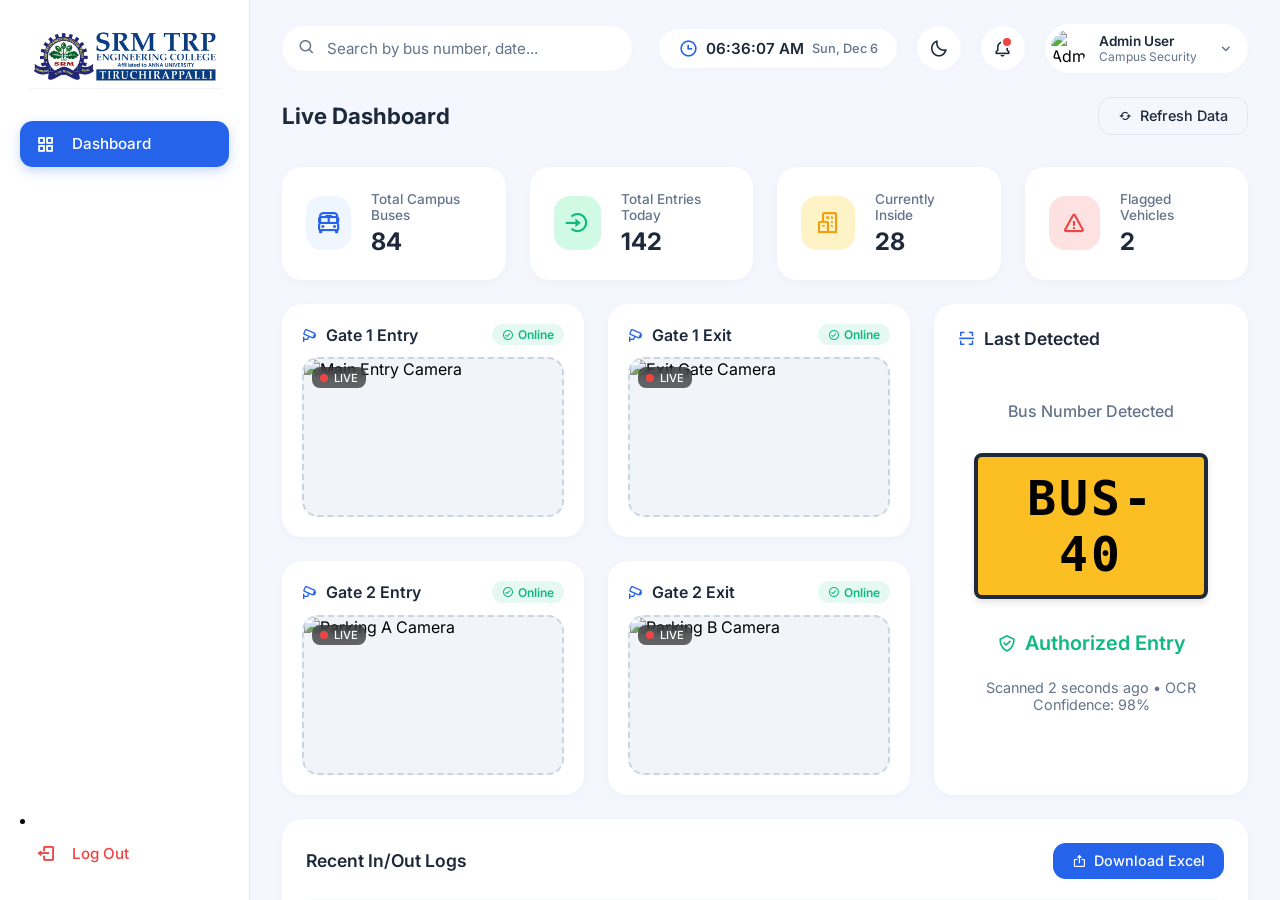
==== Bus.html @ 42f21158 "Add files via upload" ====
<!DOCTYPE html>
<html lang="en">

<head>
    <meta charset="UTF-8">
    <meta name="viewport" content="width=device-width, initial-scale=1.0">
    <title>Campus Bus Terminal Dashboard</title>
    <!-- Google Fonts -->
    <link rel="preconnect" href="https://fonts.googleapis.com">
    <link rel="preconnect" href="https://fonts.gstatic.com" crossorigin>
    <link href="https://fonts.googleapis.com/css2?family=Inter:wght@300;400;500;600;700&display=swap" rel="stylesheet">
    <!-- Boxicons -->
    <link href="https://unpkg.com/boxicons@2.1.4/css/boxicons.min.css" rel="stylesheet">
    <!-- SheetJS for Excel Download -->
    <script src="https://cdnjs.cloudflare.com/ajax/libs/xlsx/0.18.5/xlsx.full.min.js"></script>
    <link rel="stylesheet" href="style.css?v=1.1">

</head>

<body>

    <div class="app-container">
        <!-- Sidebar Navigation -->
        <aside class="sidebar">
            <div class="logo">
                <img src="logo.png" alt="SRM TRP Engineering College Logo">
            </div>

            <ul class="nav-menu">
                <li class="nav-item active">
                    <a href="#" class="nav-link">
                        <i class='bx bx-grid-alt'></i> Dashboard
                    </a>
                </li>


            </ul>

            <div class="bottom-nav">

                <li class="nav-item">
                    <a href="index.html" class="nav-link" style="color: var(--danger);">
                        <i class='bx bx-log-out'></i> Log Out
                    </a>
                </li>
            </div>
        </aside>

        <!-- Main Content Area -->
        <main class="main-content">
            <!-- Top Navigation Bar -->
            <header class="topbar">
                <div class="search-bar">
                    <i class='bx bx-search'></i>
                    <input type="text" placeholder="Search by bus number, date...">
                </div>

                <div class="topbar-right">
                    <div id="liveClock"
                        style="display: flex; align-items: center; background-color: var(--card-bg); padding: 0.6rem 1.2rem; border-radius: 2rem; box-shadow: 0 2px 10px rgba(0,0,0,0.02); font-weight: 600; font-size: 0.95rem; color: var(--text-main);">
                        <i class='bx bx-time'
                            style='color: var(--primary); font-size: 1.2rem; margin-right: 0.5rem;'></i> Loading...
                    </div>

                    <button class="icon-btn theme-toggle" title="Toggle Dark Theme" onclick="toggleTheme()">
                        <i class='bx bx-moon'></i>
                    </button>

                    <button class="icon-btn has-notification">
                        <i class='bx bx-bell'></i>
                    </button>

                    <div class="user-profile">
                        <img src="https://ui-avatars.com/api/?name=Admin+User&background=2563eb&color=fff" alt="Admin">
                        <div class="profile-info">
                            <h4>Admin User</h4>
                            <p>Campus Security</p>
                        </div>
                        <i class='bx bx-chevron-down'></i>
                    </div>
                </div>
            </header>

            <div class="dashboard-content">
                <div class="page-header">
                    <h1 class="page-title">Live Dashboard</h1>
                    <button class="btn btn-outline" onclick="refreshData()">
                        <i class='bx bx-refresh'></i> Refresh Data
                    </button>
                </div>

                <!-- Statistics Grid -->
                <div class="stats-grid">
                    <div class="stat-card">
                        <div class="stat-icon blue">
                            <i class='bx bx-bus-school'></i>
                        </div>
                        <div class="stat-details">
                            <h3>Total Campus Buses</h3>
                            <p>84</p>
                        </div>
                    </div>

                    <div class="stat-card">
                        <div class="stat-icon green">
                            <i class='bx bx-log-in-circle'></i>
                        </div>
                        <div class="stat-details">
                            <h3>Total Entries Today</h3>
                            <p id="totalEntries">142</p>
                        </div>
                    </div>

                    <div class="stat-card">
                        <div class="stat-icon orange">
                            <i class='bx bx-buildings'></i>
                        </div>
                        <div class="stat-details">
                            <h3>Currently Inside</h3>
                            <p>28</p>
                        </div>
                    </div>

                    <div class="stat-card">
                        <div class="stat-icon red">
                            <i class='bx bx-error'></i>
                        </div>
                        <div class="stat-details">
                            <h3>Flagged Vehicles</h3>
                            <p>2</p>
                        </div>
                    </div>
                </div>

                <!-- Camera and Latest Scan Area -->
                <div class="middle-grid" style="grid-template-columns: 2fr 1fr;">
                    <!-- CCTV Cameras Grid -->
                    <div style="display: grid; grid-template-columns: 1fr 1fr; gap: 1.5rem;">
                        <!-- Camera 1 -->
                        <div class="card" style="padding: 1.25rem;">
                            <div class="card-header" style="margin-bottom: 0.75rem;">
                                <h2 class="card-title" style="font-size: 1rem;"><i class='bx bx-cctv'></i> Gate 1 Entry
                                </h2>
                                <span class="status-badge"
                                    style="background: rgba(16, 185, 129, 0.1); color: var(--success); font-size: 0.75rem; padding: 0.2rem 0.6rem;">
                                    <i class='bx bx-check-circle'></i> Online
                                </span>
                            </div>
                            <div class="camera-container" style="height: 160px;">
                                <div class="live-badge"
                                    style="top: 0.5rem; left: 0.5rem; font-size: 0.7rem; padding: 0.2rem 0.5rem;">
                                    <div class="dot"></div> LIVE
                                </div>
                                <div class="camera-overlay">
                                    <img src="https://images.unsplash.com/photo-1544620347-c4fd4a3d5957?q=80&w=2069&auto=format&fit=crop"
                                        class="camera-bg" alt="Main Entry Camera">
                                </div>
                            </div>
                        </div>

                        <!-- Camera 2 -->
                        <div class="card" style="padding: 1.25rem;">
                            <div class="card-header" style="margin-bottom: 0.75rem;">
                                <h2 class="card-title" style="font-size: 1rem;"><i class='bx bx-cctv'></i> Gate 1 Exit
                                </h2>
                                <span class="status-badge"
                                    style="background: rgba(16, 185, 129, 0.1); color: var(--success); font-size: 0.75rem; padding: 0.2rem 0.6rem;">
                                    <i class='bx bx-check-circle'></i> Online
                                </span>
                            </div>
                            <div class="camera-container" style="height: 160px;">
                                <div class="live-badge"
                                    style="top: 0.5rem; left: 0.5rem; font-size: 0.7rem; padding: 0.2rem 0.5rem;">
                                    <div class="dot"></div> LIVE
                                </div>
                                <div class="camera-overlay">
                                    <img src="https://images.unsplash.com/photo-1494522855154-9297ac14b55f?q=80&w=2070&auto=format&fit=crop"
                                        class="camera-bg" alt="Exit Gate Camera">
                                </div>
                            </div>
                        </div>

                        <!-- Camera 3 -->
                        <div class="card" style="padding: 1.25rem;">
                            <div class="card-header" style="margin-bottom: 0.75rem;">
                                <h2 class="card-title" style="font-size: 1rem;"><i class='bx bx-cctv'></i> Gate 2 Entry
                                </h2>
                                <span class="status-badge"
                                    style="background: rgba(16, 185, 129, 0.1); color: var(--success); font-size: 0.75rem; padding: 0.2rem 0.6rem;">
                                    <i class='bx bx-check-circle'></i> Online
                                </span>
                            </div>
                            <div class="camera-container" style="height: 160px;">
                                <div class="live-badge"
                                    style="top: 0.5rem; left: 0.5rem; font-size: 0.7rem; padding: 0.2rem 0.5rem;">
                                    <div class="dot"></div> LIVE
                                </div>
                                <div class="camera-overlay">
                                    <img src="https://images.unsplash.com/photo-1570125909232-eb263c188f7e?q=80&w=2071&auto=format&fit=crop"
                                        class="camera-bg" alt="Parking A Camera">
                                </div>
                            </div>
                        </div>

                        <!-- Camera 4 -->
                        <div class="card" style="padding: 1.25rem;">
                            <div class="card-header" style="margin-bottom: 0.75rem;">
                                <h2 class="card-title" style="font-size: 1rem;"><i class='bx bx-cctv'></i> Gate 2 Exit
                                </h2>
                                <span class="status-badge"
                                    style="background: rgba(16, 185, 129, 0.1); color: var(--success); font-size: 0.75rem; padding: 0.2rem 0.6rem;">
                                    <i class='bx bx-check-circle'></i> Online
                                </span>
                            </div>
                            <div class="camera-container" style="height: 160px;">
                                <div class="live-badge"
                                    style="top: 0.5rem; left: 0.5rem; font-size: 0.7rem; padding: 0.2rem 0.5rem;">
                                    <div class="dot"></div> LIVE
                                </div>
                                <div class="camera-overlay">
                                    <img src="https://images.unsplash.com/photo-1543661845-81676f2f2ac6?q=80&w=1956&auto=format&fit=crop"
                                        class="camera-bg" alt="Parking B Camera">
                                </div>
                            </div>
                        </div>
                    </div>

                    <!-- Latest Detection Result -->
                    <div class="card" style="height: 100%;">
                        <div class="card-header">
                            <h2 class="card-title"><i class='bx bx-scan'></i> Last Detected</h2>
                        </div>
                        <div class="scan-details" style="justify-content: flex-start; padding-top: 2rem;">
                            <p style="color: var(--text-muted); font-weight: 500;">Bus Number Detected</p>
                            <div class="number-plate" style="font-size: 3rem; margin: 2rem 0;">
                                BUS-40
                            </div>
                            <div class="scan-status" style="font-size: 1.25rem; margin-bottom: 1rem;">
                                <i class='bx bx-check-shield'></i> Authorized Entry
                            </div>
                            <div class="scan-meta">
                                Scanned 2 seconds ago • OCR Confidence: 98%
                            </div>
                        </div>
                    </div>
                </div>

                <!-- Recent Entries Table -->
                <div class="card">
                    <div class="card-header">
                        <h2 class="card-title">Recent In/Out Logs</h2>
                        <div style="display: flex; gap: 10px;">
                            <button class="btn btn-primary" id="downloadExcelBtn">
                                <i class='bx bx-export'></i> Download Excel
                            </button>
                        </div>
                    </div>

                    <div class="table-container">
                        <table id="logsTable">
                            <thead>
                                <tr>
                                    <th>Timestamp</th>
                                    <th>Bus Number</th>
                                    <th>Direction</th>
                                    <th>Driver Name</th>
                                    <th>Status</th>
                                    <th>Action</th>
                                </tr>
                            </thead>
                            <tbody>
                                <tr>
                                    <td>Today, 08:45 AM</td>
                                    <td>
                                        <div class="bus-badge"><i class='bx bx-bus'></i> 40</div>
                                    </td>
                                    <td><span class="status-badge status-in"><i class='bx bx-down-arrow-alt'></i>
                                            IN</span></td>
                                    <td>lenin</td>
                                    <td>Verified OCR</td>
                                    <td><button class="action-btn" title="View Details"><i
                                                class='bx bx-dots-vertical-rounded'></i></button></td>
                                </tr>
                                <tr>
                                    <td>Today, 08:30 AM</td>
                                    <td>
                                        <div class="bus-badge"><i class='bx bx-bus'></i> 36</div>
                                    </td>
                                    <td><span class="status-badge status-in"><i class='bx bx-down-arrow-alt'></i>
                                            IN</span></td>
                                    <td>Jim Halpert</td>
                                    <td>Verified OCR</td>
                                    <td><button class="action-btn" title="View Details"><i
                                                class='bx bx-dots-vertical-rounded'></i></button></td>
                                </tr>
                                <tr>
                                    <td>Today, 08:15 AM</td>
                                    <td>
                                        <div class="bus-badge"><i class='bx bx-bus'></i> 74</div>
                                    </td>
                                    <td><span class="status-badge status-out"><i class='bx bx-up-arrow-alt'></i>
                                            OUT</span></td>
                                    <td>Dwight Schrute</td>
                                    <td>Verified OCR</td>
                                    <td><button class="action-btn" title="View Details"><i
                                                class='bx bx-dots-vertical-rounded'></i></button></td>
                                </tr>
                                <tr>
                                    <td>Today, 07:50 AM</td>
                                    <td>
                                        <div class="bus-badge"><i class='bx bx-bus'></i> 12</div>
                                    </td>
                                    <td><span class="status-badge status-out"><i class='bx bx-up-arrow-alt'></i>
                                            OUT</span></td>
                                    <td>Pam Beesly</td>
                                    <td>Manually Logged</td>
                                    <td><button class="action-btn" title="View Details"><i
                                                class='bx bx-dots-vertical-rounded'></i></button></td>
                                </tr>
                                <tr>
                                    <td>Today, 07:42 AM</td>
                                    <td>
                                        <div class="bus-badge"><i class='bx bx-bus'></i> 22</div>
                                    </td>
                                    <td><span class="status-badge status-in"><i class='bx bx-down-arrow-alt'></i>
                                            IN</span></td>
                                    <td>Stanley Hudson</td>
                                    <td>Verified OCR</td>
                                    <td><button class="action-btn" title="View Details"><i
                                                class='bx bx-dots-vertical-rounded'></i></button></td>
                                </tr>
                            </tbody>
                        </table>
                    </div>
                </div>
            </div>
        </main>
    </div>

    <script>
        // Live Clock
        function updateClock() {
            const now = new Date();
            const timeString = now.toLocaleTimeString([], { hour: '2-digit', minute: '2-digit', second: '2-digit' });
            const dateString = now.toLocaleDateString([], { weekday: 'short', month: 'short', day: 'numeric' });
            document.getElementById('liveClock').innerHTML = `<i class='bx bx-time' style='color: var(--primary); font-size: 1.2rem; margin-right: 0.5rem;'></i> <span>${timeString}</span> <span style='color: var(--text-muted); font-size: 0.8rem; margin-left: 0.5rem; font-weight: 500;'>${dateString}</span>`;
        }
        setInterval(updateClock, 1000);
        updateClock();

        // Simulate Camera refresh
        function refreshData() {
            const btn = document.querySelector('.btn-outline i');
            btn.classList.add('bx-spin');

            setTimeout(() => {
                btn.classList.remove('bx-spin');
                // Simulate new entry
                const tbody = document.querySelector('tbody');
                const row = document.createElement('tr');

                const currentTimes = new Date();
                const timeString = currentTimes.toLocaleTimeString([], { hour: '2-digit', minute: '2-digit' });
                const directionIn = Math.random() > 0.5;
                const badges = directionIn ? '<span class="status-badge status-in"><i class="bx bx-down-arrow-alt"></i> IN</span>' : '<span class="status-badge status-out"><i class="bx bx-up-arrow-alt"></i> OUT</span>';
                const busNums = [40, 36, 74, 12, 22, 55, 18];
                const randBus = busNums[Math.floor(Math.random() * busNums.length)];

                row.innerHTML = `
                    <td>Today, ${timeString}</td>
                    <td><div class="bus-badge"><i class='bx bx-bus'></i> ${randBus}</div></td>
                    <td>${badges}</td>
                    <td>Auto Gen User</td>
                    <td>Verified OCR</td>
                    <td><button class="action-btn" title="View Details"><i class='bx bx-dots-vertical-rounded'></i></button></td>
                `;

                // Add highlight animation
                row.style.backgroundColor = '#eff6ff';
                tbody.insertBefore(row, tbody.firstChild);

                if (tbody.children.length > 5) {
                    tbody.removeChild(tbody.lastChild);
                }

                setTimeout(() => {
                    row.style.backgroundColor = '';
                }, 1000);

                // Update number plate
                document.querySelector('.number-plate').textContent = `BUS-${randBus}`;

                // Update total
                let total = parseInt(document.getElementById('totalEntries').textContent);
                document.getElementById('totalEntries').textContent = total + 1;

            }, 800);
        }

        // Export table to Excel Feature
        document.getElementById('downloadExcelBtn').addEventListener('click', function () {
            // Get table data
            const table = document.getElementById('logsTable');

            // Create a custom array representation without the the Action column and icons
            const rows = Array.from(table.rows);
            const csvData = [];

            // Add Header
            csvData.push(['Timestamp', 'Bus Number', 'Direction', 'Driver Name', 'Status']);

            // Add Rows
            for (let i = 1; i < rows.length; i++) {
                const cells = rows[i].cells;
                csvData.push([
                    cells[0].innerText.trim(),
                    cells[1].innerText.trim(),
                    cells[2].innerText.trim().replace('IN', 'In').replace('OUT', 'Out'),
                    cells[3].innerText.trim(),
                    cells[4].innerText.trim()
                ]);
            }

            // Generate Excel
            const worksheet = XLSX.utils.aoa_to_sheet(csvData);
            const workbook = XLSX.utils.book_new();
            XLSX.utils.book_append_sheet(workbook, worksheet, "Bus Logs");

            // Download file
            XLSX.writeFile(workbook, "Campus_Bus_Logs_" + new Date().toISOString().split('T')[0] + ".xlsx");
        });



        // --- Auto Update Feature ---
        async function fetchAndUpdateLogs() {
            try {
                // Fetch the file containing the recent logs
                const response = await fetch('Recent_In_Out_Logs.csv', { cache: 'no-store' });
                if (!response.ok) return;

                const arrayBuffer = await response.arrayBuffer();
                const data = new Uint8Array(arrayBuffer);
                const workbook = XLSX.read(data, { type: 'array' });

                const firstSheetName = workbook.SheetNames[0];
                const worksheet = workbook.Sheets[firstSheetName];
                const jsonData = XLSX.utils.sheet_to_json(worksheet, { header: 1 });

                if (jsonData.length > 1) {
                    const tbody = document.querySelector('#logsTable tbody');
                    tbody.innerHTML = '';

                    for (let i = 1; i < jsonData.length; i++) {
                        const rowData = jsonData[i];
                        if (rowData.length === 0 || !rowData[0]) continue;

                        const tr = document.createElement('tr');
                        const timestamp = rowData[0] || '';
                        const busNum = rowData[1] || '';
                        const direction = rowData[2] || '';
                        const driver = rowData[3] || '';
                        const status = rowData[4] || '';

                        const isOut = direction.toString().toLowerCase().includes('out');
                        const dirBadge = isOut ?
                            `<span class="status-badge status-out"><i class='bx bx-up-arrow-alt'></i> OUT</span>` :
                            `<span class="status-badge status-in"><i class='bx bx-down-arrow-alt'></i> IN</span>`;

                        tr.innerHTML = `
                            <td>${timestamp}</td>
                            <td>
                                <div class="bus-badge"><i class='bx bx-bus'></i> ${busNum}</div>
                            </td>
                            <td>${dirBadge}</td>
                            <td>${driver}</td>
                            <td>${status}</td>
                            <td><button class="action-btn" title="View Details"><i class='bx bx-dots-vertical-rounded'></i></button></td>
                        `;
                        tbody.appendChild(tr);
                    }

                    // Update UI counters and latest scan
                    if (jsonData[1] && jsonData[1][1]) {
                        document.querySelector('.number-plate').textContent = 'BUS-' + jsonData[1][1];
                    }
                }
            } catch (error) {
                console.warn('Auto-update using fetch API failed. This is expected if running directly from the file:// protocol without a proper server due to CORS restrictions.', error);
            }
        }

        // Check for updates every 3 seconds
        setInterval(fetchAndUpdateLogs, 3000);

        // Initial fetch on load
        fetchAndUpdateLogs();

        // --- Dark Theme Toggle ---
        function toggleTheme() {
            const body = document.body;
            body.classList.toggle('dark-theme');

            const themeIcon = document.querySelector('.theme-toggle i');
            if (body.classList.contains('dark-theme')) {
                themeIcon.classList.remove('bx-moon');
                themeIcon.classList.add('bx-sun');
                localStorage.setItem('busDashboardTheme', 'dark');
            } else {
                themeIcon.classList.remove('bx-sun');
                themeIcon.classList.add('bx-moon');
                localStorage.setItem('busDashboardTheme', 'light');
            }
        }

        // Apply saved theme on load
        window.addEventListener('DOMContentLoaded', () => {
            const savedTheme = localStorage.getItem('busDashboardTheme');
            if (savedTheme === 'dark') {
                document.body.classList.add('dark-theme');
                const themeIcon = document.querySelector('.theme-toggle i');
                if (themeIcon) {
                    themeIcon.classList.remove('bx-moon');
                    themeIcon.classList.add('bx-sun');
                }
            }
        });
    </script>
</body>

</html>
---- style.css ----
:root {
            --bg-dark: #0f1c4e;
            /* Dark blue background from the edge of the image */
            --app-bg: #f4f7fe;
            /* Very light blue for the main area */
            --sidebar-bg: #ffffff;
            --card-bg: #ffffff;
            --primary: #2563eb;
            --primary-light: #eff6ff;
            --primary-hover: #1d4ed8;
            --text-main: #1e293b;
            --text-muted: #64748b;
            --success: #10b981;
            --success-bg: #d1fae5;
            --warning: #f59e0b;
            --warning-bg: #fef3c7;
            --danger: #ef4444;
            --danger-bg: #fee2e2;
            --border: #e2e8f0;
        }

        /* Dark Theme Overrides */
        body.dark-theme {
            --app-bg: #0f172a;
            --sidebar-bg: #1e293b;
            --card-bg: #1e293b;
            --primary-light: rgba(37, 99, 235, 0.2);
            --text-main: #f8fafc;
            --text-muted: #94a3b8;
            --border: #334155;
            --success-bg: rgba(16, 185, 129, 0.2);
            --warning-bg: rgba(245, 158, 11, 0.2);
            --danger-bg: rgba(239, 68, 68, 0.2);
        }

        /* Specific Element Overrides for Dark Mode */
        body.dark-theme th {
            background-color: #0f172a;
        }

        body.dark-theme tr:hover td {
            background-color: #334155;
        }

        body.dark-theme .action-btn {
            background-color: #334155;
        }

        body.dark-theme .btn-outline:hover {
            background-color: #334155;
            border-color: #475569;
        }

        body.dark-theme .camera-container {
            background-color: #0f172a;
            border-color: #334155;
        }

        * {
            margin: 0;
            padding: 0;
            box-sizing: border-box;
            font-family: 'Inter', sans-serif;
        }

        body {
            background-color: var(--app-bg);
            height: 100vh;
            display: flex;
            justify-content: center;
            align-items: center;
            overflow: hidden;
            margin: 0;
            padding: 0;
        }

        .app-container {
            background-color: var(--app-bg);
            width: 100%;
            height: 100%;
            display: flex;
            overflow: hidden;
        }

        /* Sidebar Styles */
        .sidebar {
            width: 250px;
            background-color: var(--sidebar-bg);
            padding: 1.5rem 1.25rem;
            display: flex;
            flex-direction: column;
            border-right: 1px solid var(--border);
            z-index: 10;
        }

        .logo {
            display: flex;
            align-items: center;
            justify-content: center;
            margin-bottom: 2rem;
            padding: 0 0.5rem;
        }

        .logo img {
            max-width: 100%;
            height: auto;
            max-height: 80px;
            /* Adjust based on preference */
        }

        .nav-menu {
            list-style: none;
            display: flex;
            flex-direction: column;
            gap: 0.25rem;
            flex: 1;
        }

        .nav-link {
            display: flex;
            align-items: center;
            gap: 1rem;
            padding: 0.8rem 1rem;
            color: var(--text-muted);
            text-decoration: none;
            border-radius: 0.8rem;
            font-weight: 500;
            transition: all 0.3s ease;
            font-size: 0.95rem;
        }

        .nav-link:hover {
            color: var(--primary);
            background-color: var(--primary-light);
        }

        .nav-item.active .nav-link {
            background-color: var(--primary);
            color: white;
            box-shadow: 0 4px 12px rgba(37, 99, 235, 0.25);
        }

        .nav-item.active .nav-link i {
            color: white;
        }

        .nav-link i {
            font-size: 1.25rem;
        }

        .bottom-nav {
            margin-top: auto;
            display: flex;
            flex-direction: column;
            gap: 0.25rem;
        }

        /* Main Content */
        .main-content {
            flex: 1;
            display: flex;
            flex-direction: column;
            overflow-y: auto;
            overflow-x: hidden;
            background-color: var(--app-bg);
            padding-bottom: 2rem;
        }

        /* Scrollbar styling */
        .main-content::-webkit-scrollbar {
            width: 8px;
        }

        .main-content::-webkit-scrollbar-track {
            background: transparent;
        }

        .main-content::-webkit-scrollbar-thumb {
            background-color: #cbd5e1;
            border-radius: 10px;
        }

        /* Topbar */
        .topbar {
            display: flex;
            justify-content: space-between;
            align-items: center;
            padding: 1.5rem 2rem;
            position: sticky;
            top: 0;
            background-color: var(--app-bg);
            z-index: 5;
        }

        .search-bar {
            position: relative;
            width: 350px;
        }

        .search-bar i {
            position: absolute;
            left: 1rem;
            top: 50%;
            transform: translateY(-50%);
            color: var(--text-muted);
            font-size: 1.1rem;
        }

        .search-bar input {
            width: 100%;
            padding: 0.8rem 1rem 0.8rem 2.8rem;
            border: none;
            border-radius: 2rem;
            background-color: var(--card-bg);
            font-size: 0.95rem;
            outline: none;
            color: var(--text-main);
            box-shadow: 0 2px 10px rgba(0, 0, 0, 0.02);
        }

        .search-bar input::placeholder {
            color: var(--text-muted);
            font-weight: 400;
        }

        .topbar-right {
            display: flex;
            align-items: center;
            gap: 1.25rem;
        }

        .icon-btn {
            width: 44px;
            height: 44px;
            border-radius: 50%;
            background-color: var(--card-bg);
            border: none;
            display: flex;
            justify-content: center;
            align-items: center;
            color: var(--text-main);
            font-size: 1.2rem;
            cursor: pointer;
            box-shadow: 0 2px 10px rgba(0, 0, 0, 0.02);
            transition: all 0.2s ease;
            position: relative;
        }

        .icon-btn:hover {
            background-color: var(--primary-light);
            color: var(--primary);
        }

        .icon-btn.has-notification::after {
            content: '';
            position: absolute;
            top: 10px;
            right: 12px;
            width: 8px;
            height: 8px;
            background-color: var(--danger);
            border-radius: 50%;
            border: 2px solid var(--card-bg);
        }

        .user-profile {
            display: flex;
            align-items: center;
            gap: 0.75rem;
            background-color: var(--card-bg);
            padding: 0.4rem 0.8rem 0.4rem 0.4rem;
            border-radius: 2rem;
            box-shadow: 0 2px 10px rgba(0, 0, 0, 0.02);
            cursor: pointer;
            transition: all 0.2s ease;
        }

        .user-profile:hover {
            box-shadow: 0 4px 12px rgba(0, 0, 0, 0.05);
        }

        .user-profile img {
            width: 36px;
            height: 36px;
            border-radius: 50%;
            object-fit: cover;
        }

        .profile-info {
            display: flex;
            flex-direction: column;
        }

        .profile-info h4 {
            font-size: 0.85rem;
            color: var(--text-main);
            font-weight: 600;
        }

        .profile-info p {
            font-size: 0.75rem;
            color: var(--text-muted);
        }

        .user-profile>i {
            color: var(--text-muted);
            margin-left: 0.5rem;
            font-size: 1.1rem;
        }

        /* Dashboard Content */
        .dashboard-content {
            padding: 0 2rem;
            display: flex;
            flex-direction: column;
            gap: 1.5rem;
        }

        .page-header {
            display: flex;
            justify-content: space-between;
            align-items: center;
            margin-bottom: 0.5rem;
        }

        .page-title {
            font-size: 1.4rem;
            color: var(--text-main);
            font-weight: 700;
        }

        /* Stats Grid */
        .stats-grid {
            display: grid;
            grid-template-columns: repeat(4, 1fr);
            gap: 1.5rem;
        }

        .stat-card {
            background-color: var(--card-bg);
            padding: 1.5rem;
            border-radius: 1.25rem;
            box-shadow: 0 2px 12px rgba(0, 0, 0, 0.03);
            display: flex;
            align-items: center;
            gap: 1.25rem;
            transition: transform 0.2s ease;
        }

        .stat-card:hover {
            transform: translateY(-2px);
        }

        .stat-icon {
            width: 54px;
            height: 54px;
            border-radius: 1rem;
            display: flex;
            justify-content: center;
            align-items: center;
            font-size: 1.6rem;
        }

        .stat-icon.blue {
            background-color: var(--primary-light);
            color: var(--primary);
        }

        .stat-icon.green {
            background-color: var(--success-bg);
            color: var(--success);
        }

        .stat-icon.orange {
            background-color: var(--warning-bg);
            color: var(--warning);
        }

        .stat-icon.red {
            background-color: var(--danger-bg);
            color: var(--danger);
        }

        .stat-details {
            display: flex;
            flex-direction: column;
        }

        .stat-details h3 {
            font-size: 0.85rem;
            color: var(--text-muted);
            font-weight: 500;
            margin-bottom: 0.25rem;
        }

        .stat-details p {
            font-size: 1.5rem;
            color: var(--text-main);
            font-weight: 700;
        }

        /* Middle Section: Camera & recent activity */
        .middle-grid {
            display: grid;
            grid-template-columns: 1fr 1fr;
            gap: 1.5rem;
        }

        .card {
            background-color: var(--card-bg);
            border-radius: 1.25rem;
            padding: 1.5rem;
            box-shadow: 0 2px 12px rgba(0, 0, 0, 0.03);
            display: flex;
            flex-direction: column;
        }

        .card-header {
            display: flex;
            justify-content: space-between;
            align-items: center;
            margin-bottom: 1.25rem;
        }

        .card-title {
            font-size: 1.1rem;
            color: var(--text-main);
            font-weight: 600;
            display: flex;
            align-items: center;
            gap: 0.5rem;
        }

        .card-title i {
            color: var(--primary);
        }

        /* Camera Preview Area */
        .camera-container {
            position: relative;
            width: 100%;
            height: 250px;
            background-color: #f1f5f9;
            border-radius: 1rem;
            overflow: hidden;
            display: flex;
            justify-content: center;
            align-items: center;
            border: 2px dashed #cbd5e1;
        }

        .camera-overlay {
            position: absolute;
            top: 0;
            left: 0;
            width: 100%;
            height: 100%;
            position: relative;
        }

        .scanner-line {
            position: absolute;
            top: 0;
            left: 0;
            width: 100%;
            height: 2px;
            background-color: var(--primary);
            box-shadow: 0 0 10px var(--primary);
            animation: scan 3s infinite linear;
            z-index: 10;
        }

        @keyframes scan {
            0% {
                top: 0;
                opacity: 0;
            }

            10% {
                opacity: 1;
            }

            90% {
                opacity: 1;
            }

            100% {
                top: 100%;
                opacity: 0;
            }
        }

        .camera-bg {
            width: 100%;
            height: 100%;
            object-fit: cover;
            filter: grayscale(40%) contrast(110%);
        }

        .camera-empty {
            color: var(--text-muted);
            display: flex;
            flex-direction: column;
            align-items: center;
            gap: 0.5rem;
        }

        .camera-empty i {
            font-size: 3rem;
        }

        .live-badge {
            position: absolute;
            top: 1rem;
            left: 1rem;
            background-color: rgba(0, 0, 0, 0.6);
            color: white;
            padding: 0.3rem 0.6rem;
            border-radius: 0.5rem;
            font-size: 0.75rem;
            font-weight: 500;
            display: flex;
            align-items: center;
            gap: 0.4rem;
            backdrop-filter: blur(4px);
            z-index: 5;
        }

        .live-badge .dot {
            width: 8px;
            height: 8px;
            background-color: var(--danger);
            border-radius: 50%;
            animation: pulse 1.5s infinite;
        }

        @keyframes pulse {
            0% {
                transform: scale(0.95);
                box-shadow: 0 0 0 0 rgba(239, 68, 68, 0.7);
            }

            70% {
                transform: scale(1);
                box-shadow: 0 0 0 6px rgba(239, 68, 68, 0);
            }

            100% {
                transform: scale(0.95);
                box-shadow: 0 0 0 0 rgba(239, 68, 68, 0);
            }
        }

        /* Latest Scan Details */
        .scan-details {
            display: flex;
            flex-direction: column;
            align-items: center;
            justify-content: center;
            height: 100%;
            padding: 1rem;
            text-align: center;
        }

        .number-plate {
            background-color: #fbbf24;
            color: #000;
            padding: 0.8rem 2rem;
            border-radius: 0.5rem;
            font-size: 2.5rem;
            font-weight: 800;
            border: 4px solid #1e293b;
            margin: 1rem 0;
            letter-spacing: 3px;
            font-family: monospace;
            box-shadow: 0 4px 6px rgba(0, 0, 0, 0.1);
        }

        .scan-status {
            font-size: 1.1rem;
            color: var(--success);
            font-weight: 600;
            display: flex;
            align-items: center;
            gap: 0.5rem;
        }

        .scan-meta {
            color: var(--text-muted);
            font-size: 0.9rem;
            margin-top: 0.5rem;
        }

        /* Buttons */
        .btn {
            padding: 0.6rem 1.2rem;
            border-radius: 0.8rem;
            font-weight: 500;
            font-size: 0.9rem;
            cursor: pointer;
            display: flex;
            align-items: center;
            gap: 0.5rem;
            border: none;
            transition: all 0.2s ease;
        }

        .btn-primary {
            background-color: var(--primary);
            color: white;
        }

        .btn-primary:hover {
            background-color: var(--primary-hover);
            box-shadow: 0 4px 12px rgba(37, 99, 235, 0.2);
        }

        .btn-outline {
            background-color: transparent;
            border: 1px solid var(--border);
            color: var(--text-main);
        }

        .btn-outline:hover {
            background-color: #f8fafc;
            border-color: #cbd5e1;
        }

        /* Table Styles */
        .table-container {
            width: 100%;
            overflow-x: auto;
        }

        table {
            width: 100%;
            border-collapse: separate;
            border-spacing: 0;
        }

        th,
        td {
            padding: 1rem;
            text-align: left;
            border-bottom: 1px solid var(--border);
        }

        th {
            color: var(--text-muted);
            font-weight: 500;
            font-size: 0.85rem;
            text-transform: uppercase;
            letter-spacing: 0.5px;
            background-color: #f8fafc;
        }

        th:first-child {
            border-top-left-radius: 0.5rem;
        }

        th:last-child {
            border-top-right-radius: 0.5rem;
        }

        td {
            color: var(--text-main);
            font-size: 0.95rem;
            font-weight: 500;
        }

        .bus-badge {
            display: inline-flex;
            align-items: center;
            gap: 0.5rem;
            font-weight: 600;
            color: var(--primary);
            background-color: var(--primary-light);
            padding: 0.3rem 0.6rem;
            border-radius: 0.5rem;
        }

        .bus-badge i {
            font-size: 1.1rem;
        }

        .status-badge {
            padding: 0.35rem 0.75rem;
            border-radius: 2rem;
            font-size: 0.8rem;
            font-weight: 600;
            display: inline-flex;
            align-items: center;
            gap: 0.3rem;
        }

        .status-in {
            background-color: var(--success-bg);
            color: var(--success);
        }

        .status-out {
            background-color: var(--warning-bg);
            color: var(--warning);
        }

        .action-btn {
            width: 32px;
            height: 32px;
            border-radius: 0.5rem;
            background-color: #f1f5f9;
            color: var(--text-muted);
            border: none;
            cursor: pointer;
            display: flex;
            justify-content: center;
            align-items: center;
            font-size: 1.1rem;
            transition: all 0.2s;
        }

        .action-btn:hover {
            background-color: var(--primary-light);
            color: var(--primary);
        }

        tr {
            transition: background-color 0.2s;
        }

        tr:hover td {
            background-color: #f8fafc;
        }

        tr:last-child td {
            border-bottom: none;
        }

        @media (max-width: 1024px) {
            .stats-grid {
                grid-template-columns: repeat(2, 1fr);
            }

            .middle-grid {
                grid-template-columns: 1fr;
            }
        }
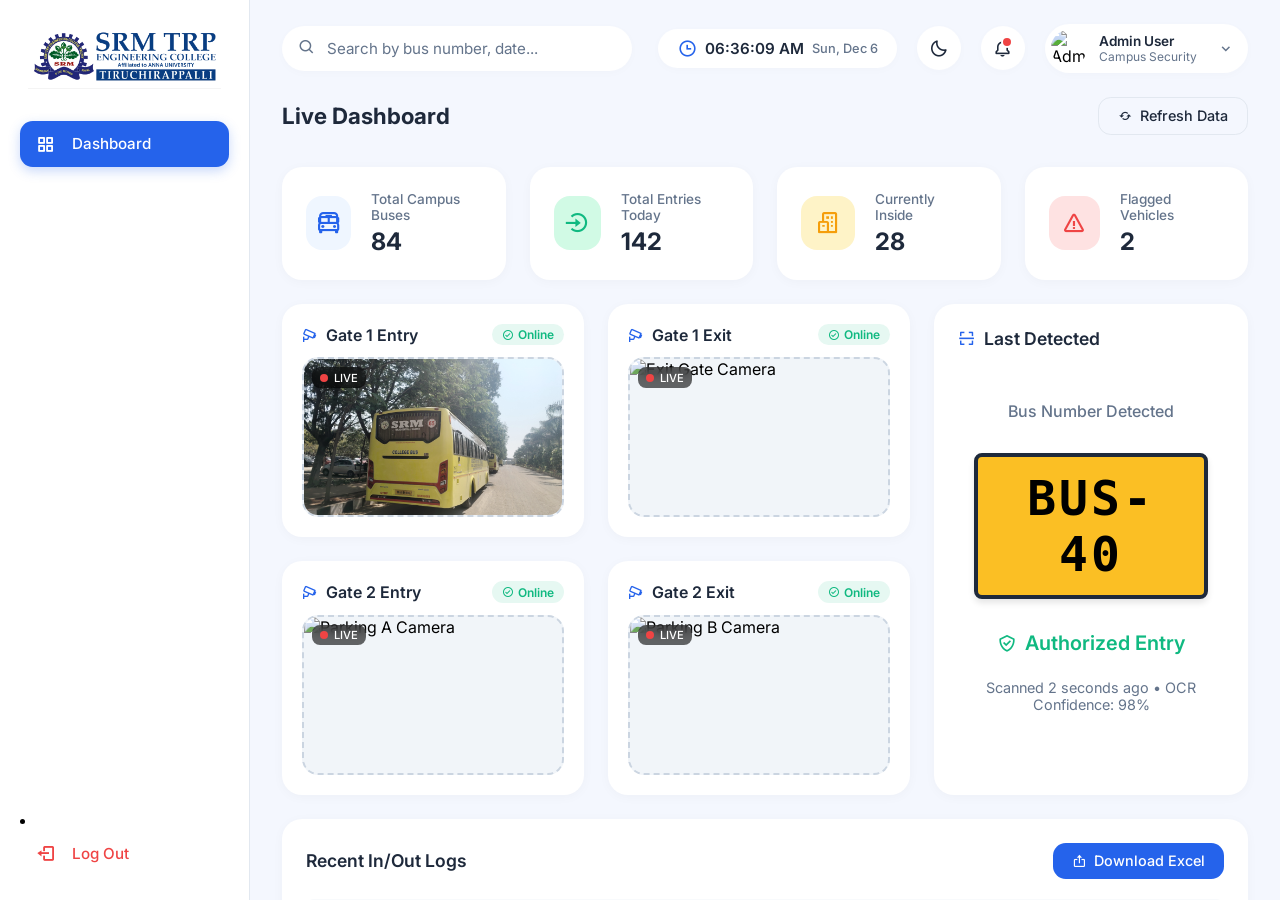
==== commit cbd0ebf6: "Add files via upload" ====
--- a/Bus.html
+++ b/Bus.html
@@ -50,6 +50,9 @@
         <main class="main-content">
             <!-- Top Navigation Bar -->
             <header class="topbar">
+                <button class="icon-btn menu-toggle" onclick="toggleSidebar()">
+                    <i class='bx bx-menu'></i>
+                </button>
                 <div class="search-bar">
                     <i class='bx bx-search'></i>
                     <input type="text" placeholder="Search by bus number, date...">
@@ -152,8 +155,7 @@
                                     <div class="dot"></div> LIVE
                                 </div>
                                 <div class="camera-overlay">
-                                    <img src="https://images.unsplash.com/photo-1544620347-c4fd4a3d5957?q=80&w=2069&auto=format&fit=crop"
-                                        class="camera-bg" alt="Main Entry Camera">
+                                    <img src="1000105212.jpg" class="camera-bg" alt="Main Entry Camera">
                                 </div>
                             </div>
                         </div>
@@ -174,8 +176,7 @@
                                     <div class="dot"></div> LIVE
                                 </div>
                                 <div class="camera-overlay">
-                                    <img src="https://images.unsplash.com/photo-1494522855154-9297ac14b55f?q=80&w=2070&auto=format&fit=crop"
-                                        class="camera-bg" alt="Exit Gate Camera">
+                                    <img src="1000105216.jpg" class="camera-bg" alt="Exit Gate Camera">
                                 </div>
                             </div>
                         </div>
@@ -196,8 +197,7 @@
                                     <div class="dot"></div> LIVE
                                 </div>
                                 <div class="camera-overlay">
-                                    <img src="https://images.unsplash.com/photo-1570125909232-eb263c188f7e?q=80&w=2071&auto=format&fit=crop"
-                                        class="camera-bg" alt="Parking A Camera">
+                                    <img src="1000105220.jpg" class="camera-bg" alt="Parking A Camera">
                                 </div>
                             </div>
                         </div>
@@ -218,15 +218,14 @@
                                     <div class="dot"></div> LIVE
                                 </div>
                                 <div class="camera-overlay">
-                                    <img src="https://images.unsplash.com/photo-1543661845-81676f2f2ac6?q=80&w=1956&auto=format&fit=crop"
-                                        class="camera-bg" alt="Parking B Camera">
+                                    <img src="1000105221.jpg" class="camera-bg" alt="Parking B Camera">
                                 </div>
                             </div>
                         </div>
                     </div>
 
                     <!-- Latest Detection Result -->
-                    <div class="card" style="height: 100%;">
+                    <div class="card hide-on-mobile" style="height: 100%;">
                         <div class="card-header">
                             <h2 class="card-title"><i class='bx bx-scan'></i> Last Detected</h2>
                         </div>
@@ -525,6 +524,30 @@
                 }
             }
         });
+
+        // --- Sidebar Toggle ---
+        function toggleSidebar() {
+            const sidebar = document.querySelector('.sidebar');
+
+            sidebar.classList.toggle('active');
+
+            // Optional: Close sidebar when clicking outside on mobile
+            if (sidebar.classList.contains('active')) {
+                const overlay = document.createElement('div');
+                overlay.classList.add('sidebar-overlay');
+                document.body.appendChild(overlay);
+
+                overlay.addEventListener('click', () => {
+                    sidebar.classList.remove('active');
+                    overlay.remove();
+                });
+            } else {
+                const existingOverlay = document.querySelector('.sidebar-overlay');
+                if (existingOverlay) {
+                    existingOverlay.remove();
+                }
+            }
+        }
     </script>
 </body>
 
--- a/style.css
+++ b/style.css
@@ -735,6 +735,13 @@
             border-bottom: none;
         }
 
+        /* Responsive Media Queries */
+
+        /* Hide menu toggle by default on desktop */
+        .menu-toggle {
+            display: none;
+        }
+
         @media (max-width: 1024px) {
             .stats-grid {
                 grid-template-columns: repeat(2, 1fr);
@@ -743,4 +750,114 @@
             .middle-grid {
                 grid-template-columns: 1fr;
             }
+        }
+
+        /* Mobile (max-width: 768px) */
+        @media (max-width: 768px) {
+            body {
+                max-width: 100vw;
+                overflow-x: hidden;
+            }
+
+            .app-container {
+                border-radius: 0;
+            }
+
+            /* Sidebar overlay */
+            .sidebar {
+                position: fixed;
+                left: -250px;
+                top: 0;
+                height: 100%;
+                transition: left 0.3s ease;
+                box-shadow: 2px 0 10px rgba(0, 0, 0, 0.1);
+            }
+
+            .sidebar.active {
+                left: 0;
+            }
+
+            .sidebar-overlay {
+                position: fixed;
+                top: 0;
+                left: 0;
+                width: 100%;
+                height: 100%;
+                background: rgba(0, 0, 0, 0.5);
+                z-index: 9;
+            }
+
+            /* Show hamburger */
+            .menu-toggle {
+                display: flex;
+                margin-right: 1rem;
+            }
+
+            .search-bar {
+                width: auto;
+                flex: 1;
+                margin-right: 0.5rem;
+            }
+
+            /* Adjust topbar for mobile */
+            .topbar {
+                padding: 1rem;
+            }
+
+            .user-profile h4,
+            .user-profile p,
+            .user-profile i {
+                display: none;
+                /* Hide text on very small screens */
+            }
+
+            .user-profile {
+                padding: 0.2rem;
+            }
+
+            .hide-on-mobile {
+                display: none !important;
+            }
+
+            /* Stats Grid to 1 column */
+            .stats-grid {
+                grid-template-columns: 1fr;
+            }
+
+            /* Cameras Grid side-scrolling horizontal tabs */
+            .middle-grid>div:first-child {
+                display: flex !important;
+                overflow-x: auto;
+                scroll-snap-type: x mandatory;
+                padding-bottom: 1rem;
+                -webkit-overflow-scrolling: touch;
+            }
+
+            .middle-grid>div:first-child::-webkit-scrollbar {
+                height: 4px;
+            }
+
+            .middle-grid>div:first-child::-webkit-scrollbar-thumb {
+                background: #cbd5e1;
+                border-radius: 4px;
+            }
+
+            body.dark-theme .middle-grid>div:first-child::-webkit-scrollbar-thumb {
+                background: #475569;
+            }
+
+            .middle-grid>div:first-child>.card {
+                flex: 0 0 85%;
+                scroll-snap-align: center;
+            }
+
+            /* Table container scrolling */
+            .data-table-container {
+                overflow-x: auto;
+            }
+
+            /* Ensure table doesn't break */
+            .data-table {
+                min-width: 600px;
+            }
         }
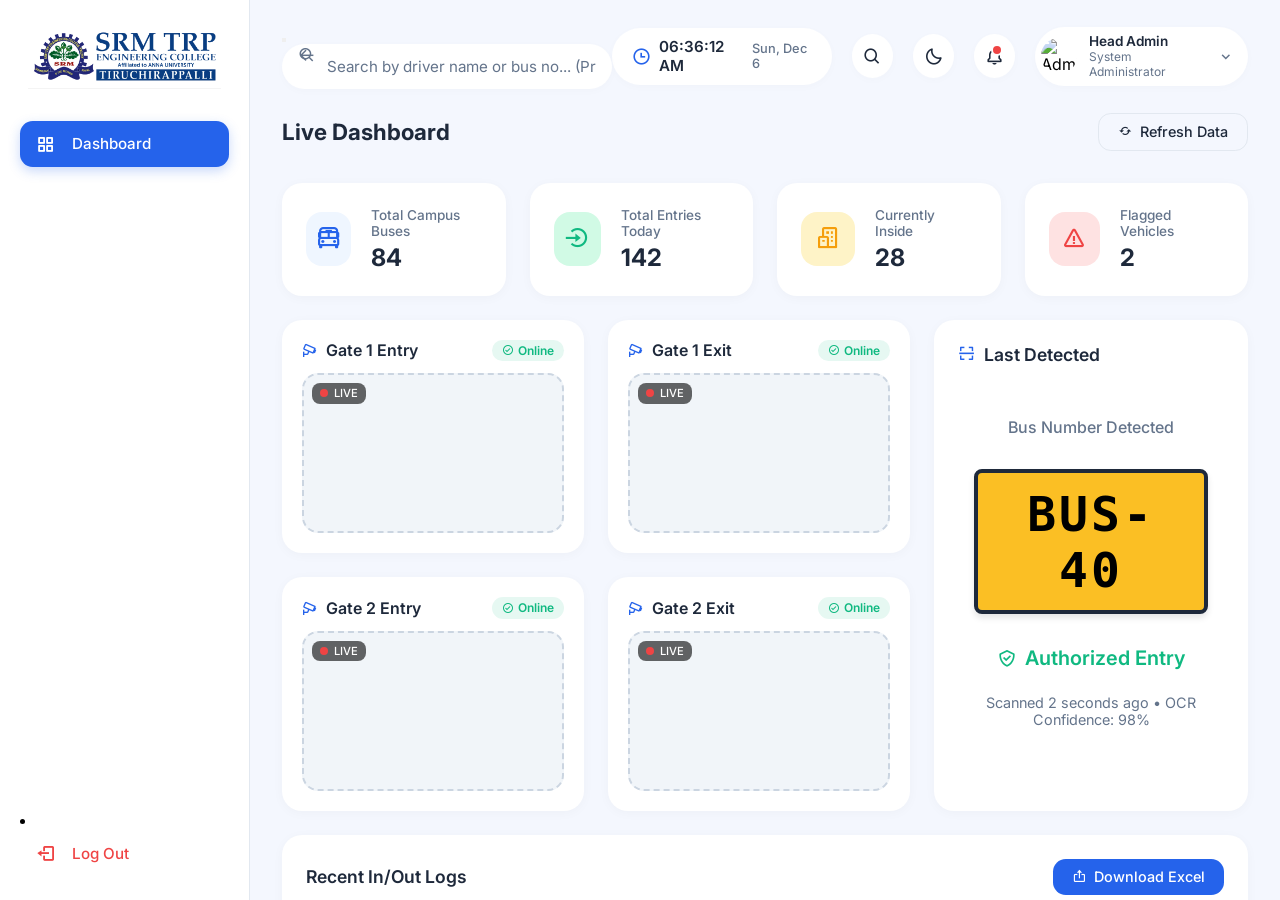
==== commit d16481d8: "Add files via upload" ====
--- a/Bus.html
+++ b/Bus.html
@@ -5,6 +5,7 @@
     <meta charset="UTF-8">
     <meta name="viewport" content="width=device-width, initial-scale=1.0">
     <title>Campus Bus Terminal Dashboard</title>
+    <link rel="icon" type="image/jpg" href="srmminilogo.jpg">
     <!-- Google Fonts -->
     <link rel="preconnect" href="https://fonts.googleapis.com">
     <link rel="preconnect" href="https://fonts.gstatic.com" crossorigin>
@@ -53,9 +54,13 @@
                 <button class="icon-btn menu-toggle" onclick="toggleSidebar()">
                     <i class='bx bx-menu'></i>
                 </button>
-                <div class="search-bar">
+                <div class="search-bar" id="searchBar">
+                    <button class="close-search-btn hide-on-desktop" onclick="toggleMobileSearch(false)">
+                        <i class='bx bx-arrow-back'></i>
+                    </button>
                     <i class='bx bx-search'></i>
-                    <input type="text" placeholder="Search by bus number, date...">
+                    <input type="text" id="searchInput" placeholder="Search by driver name or bus no... (Press Enter)"
+                        onkeyup="handleSearch(event)">
                 </div>
 
                 <div class="topbar-right">
@@ -65,6 +70,11 @@
                             style='color: var(--primary); font-size: 1.2rem; margin-right: 0.5rem;'></i> Loading...
                     </div>
 
+                    <button class="icon-btn mobile-search-toggle hide-on-desktop" onclick="toggleMobileSearch(true)"
+                        title="Search">
+                        <i class='bx bx-search'></i>
+                    </button>
+
                     <button class="icon-btn theme-toggle" title="Toggle Dark Theme" onclick="toggleTheme()">
                         <i class='bx bx-moon'></i>
                     </button>
@@ -74,10 +84,10 @@
                     </button>
 
                     <div class="user-profile">
-                        <img src="https://ui-avatars.com/api/?name=Admin+User&background=2563eb&color=fff" alt="Admin">
+                        <img src="https://ui-avatars.com/api/?name=Head+Admin&background=2563eb&color=fff" alt="Admin">
                         <div class="profile-info">
-                            <h4>Admin User</h4>
-                            <p>Campus Security</p>
+                            <h4>Head Admin</h4>
+                            <p>System Administrator</p>
                         </div>
                         <i class='bx bx-chevron-down'></i>
                     </div>
@@ -155,7 +165,8 @@
                                     <div class="dot"></div> LIVE
                                 </div>
                                 <div class="camera-overlay">
-                                    <img src="1000105212.jpg" class="camera-bg" alt="Main Entry Camera">
+                                    <video src="cam1.mp4" class="camera-bg" autoplay loop muted playsinline
+                                        style="width: 100%; height: 100%; object-fit: cover;"></video>
                                 </div>
                             </div>
                         </div>
@@ -176,7 +187,8 @@
                                     <div class="dot"></div> LIVE
                                 </div>
                                 <div class="camera-overlay">
-                                    <img src="1000105216.jpg" class="camera-bg" alt="Exit Gate Camera">
+                                    <video src="cam2.mp4" class="camera-bg" autoplay loop muted playsinline
+                                        style="width: 100%; height: 100%; object-fit: cover;"></video>
                                 </div>
                             </div>
                         </div>
@@ -197,7 +209,8 @@
                                     <div class="dot"></div> LIVE
                                 </div>
                                 <div class="camera-overlay">
-                                    <img src="1000105220.jpg" class="camera-bg" alt="Parking A Camera">
+                                    <video src="cam3.mp4" class="camera-bg" autoplay loop muted playsinline
+                                        style="width: 100%; height: 100%; object-fit: cover;"></video>
                                 </div>
                             </div>
                         </div>
@@ -218,7 +231,8 @@
                                     <div class="dot"></div> LIVE
                                 </div>
                                 <div class="camera-overlay">
-                                    <img src="1000105221.jpg" class="camera-bg" alt="Parking B Camera">
+                                    <video src="cam4.mp4" class="camera-bg" autoplay loop muted playsinline
+                                        style="width: 100%; height: 100%; object-fit: cover;"></video>
                                 </div>
                             </div>
                         </div>
@@ -549,6 +563,58 @@
             }
         }
     </script>
+
+    <!-- Script for Search Functionality -->
+    <script>
+        // Mock Data for Drivers (used for searching and validating if a driver exists before opening the tab)
+        const driversData = [
+            { name: "lenin", allottedBus: "40" },
+            { name: "Nethin", allottedBus: "36" },
+            { name: "Hari harasuthan", allottedBus: "74" },
+            { name: "Pam Beesly", allottedBus: "12" },
+            { name: "tony", allottedBus: "22" },
+            { name: "Ijaz", allottedBus: "77" }
+        ];
+
+        const searchInput = document.getElementById('searchInput');
+
+        function handleSearch(event) {
+            if (event && event.key !== 'Enter') {
+                return;
+            }
+
+            const query = searchInput.value.toLowerCase().trim();
+
+            if (query.length === 0) {
+                return;
+            }
+
+            // Find driver by name OR bus number
+            const foundDriver = driversData.find(d =>
+                d.name.toLowerCase().includes(query) ||
+                d.allottedBus === query
+            );
+
+            if (foundDriver) {
+                // Open driver details in a new tab using the driver name to ensure consistency
+                window.open(`driver-details.html?driver=${encodeURIComponent(foundDriver.name)}`, '_blank');
+                searchInput.value = ''; // Clear input
+                toggleMobileSearch(false); // Close mobile search overlay if active
+            } else {
+                alert(`No driver or bus found matching "${query}"`);
+            }
+        }
+
+        function toggleMobileSearch(show) {
+            const searchBar = document.getElementById('searchBar');
+            if (show) {
+                searchBar.classList.add('active');
+                document.getElementById('searchInput').focus();
+            } else {
+                searchBar.classList.remove('active');
+            }
+        }
+    </script>
 </body>
 
 </html>
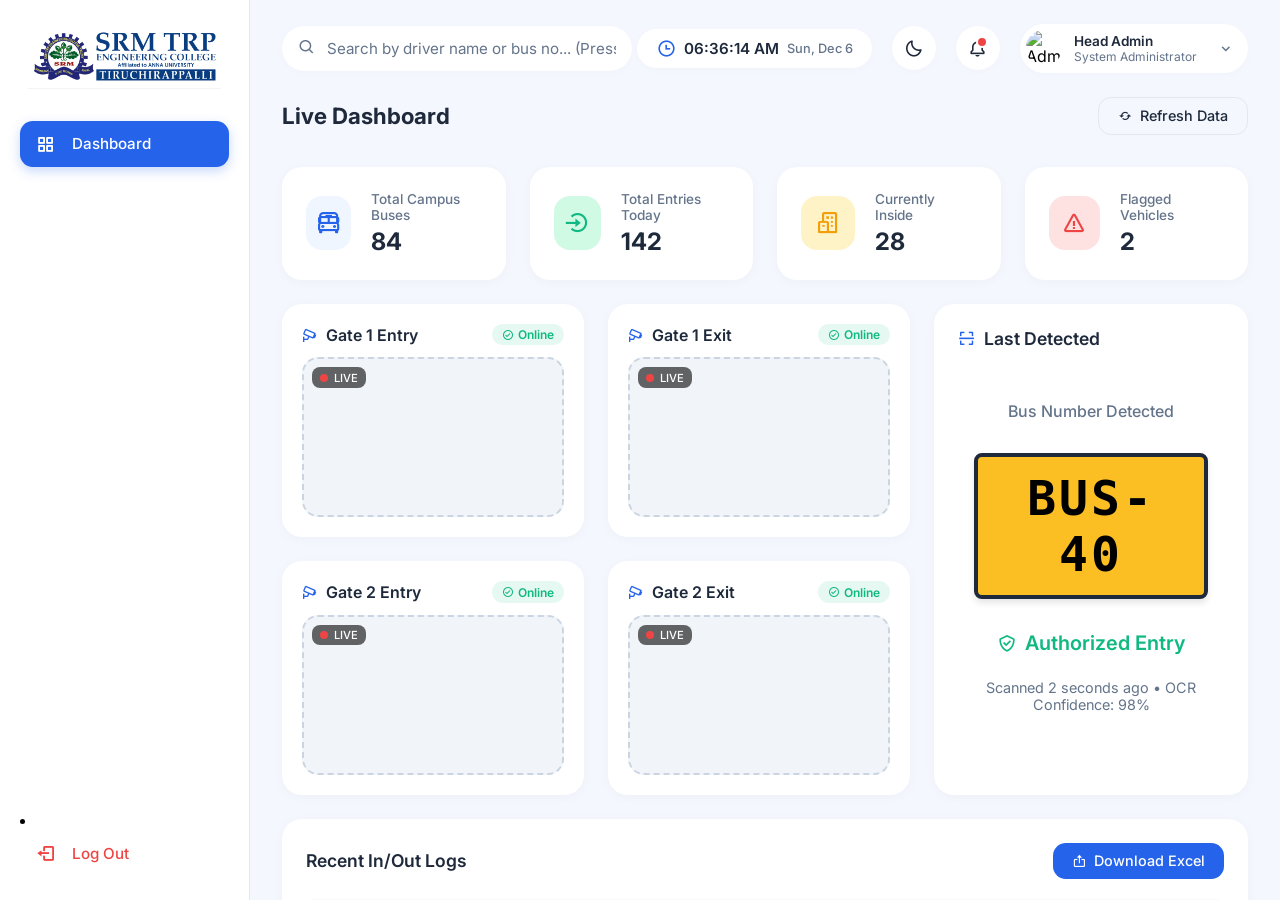
==== commit 84c5c2dd: "Add files via upload" ====
--- a/Bus.html
+++ b/Bus.html
@@ -29,12 +29,15 @@
 
             <ul class="nav-menu">
                 <li class="nav-item active">
-                    <a href="#" class="nav-link">
+                    <a href="Bus.html" class="nav-link">
                         <i class='bx bx-grid-alt'></i> Dashboard
                     </a>
                 </li>
-
-
+                <li class="nav-item" id="navAddDetails" style="display: none;">
+                    <a href="TransportOffice.html" class="nav-link">
+                        <i class='bx bx-plus-circle'></i> Add Details
+                    </a>
+                </li>
             </ul>
 
             <div class="bottom-nav">
@@ -165,8 +168,8 @@
                                     <div class="dot"></div> LIVE
                                 </div>
                                 <div class="camera-overlay">
-                                    <video src="cam1.mp4" class="camera-bg" autoplay loop muted playsinline
-                                        style="width: 100%; height: 100%; object-fit: cover;"></video>
+                                    <video src="https://files.catbox.moe/oy3vld.mp4" class="camera-bg" autoplay loop
+                                        muted playsinline style="width: 100%; height: 100%; object-fit: cover;"></video>
                                 </div>
                             </div>
                         </div>
@@ -187,8 +190,8 @@
                                     <div class="dot"></div> LIVE
                                 </div>
                                 <div class="camera-overlay">
-                                    <video src="cam2.mp4" class="camera-bg" autoplay loop muted playsinline
-                                        style="width: 100%; height: 100%; object-fit: cover;"></video>
+                                    <video src="https://files.catbox.moe/gpo9fj.mp4" class="camera-bg" autoplay loop
+                                        muted playsinline style="width: 100%; height: 100%; object-fit: cover;"></video>
                                 </div>
                             </div>
                         </div>
@@ -209,8 +212,8 @@
                                     <div class="dot"></div> LIVE
                                 </div>
                                 <div class="camera-overlay">
-                                    <video src="cam3.mp4" class="camera-bg" autoplay loop muted playsinline
-                                        style="width: 100%; height: 100%; object-fit: cover;"></video>
+                                    <video src="https://files.catbox.moe/g9lufm.mp4" class="camera-bg" autoplay loop
+                                        muted playsinline style="width: 100%; height: 100%; object-fit: cover;"></video>
                                 </div>
                             </div>
                         </div>
@@ -231,8 +234,8 @@
                                     <div class="dot"></div> LIVE
                                 </div>
                                 <div class="camera-overlay">
-                                    <video src="cam4.mp4" class="camera-bg" autoplay loop muted playsinline
-                                        style="width: 100%; height: 100%; object-fit: cover;"></video>
+                                    <video src="https://files.catbox.moe/dt2djz.mp4" class="camera-bg" autoplay loop
+                                        muted playsinline style="width: 100%; height: 100%; object-fit: cover;"></video>
                                 </div>
                             </div>
                         </div>
@@ -605,6 +608,25 @@
             }
         }
 
+        // --- User Role UI Logic ---
+        window.addEventListener('DOMContentLoaded', () => {
+            const role = localStorage.getItem('userRole');
+            const navAddDetails = document.getElementById('navAddDetails');
+
+            if (role === 'office') {
+                // Update profile info
+                document.querySelector('.user-profile img').src = "https://ui-avatars.com/api/?name=Transport+Office&background=10b981&color=fff";
+                document.querySelector('.profile-info h4').textContent = "Transport Admin";
+                document.querySelector('.profile-info p').textContent = "Data Entry";
+
+                // Show nav item
+                if (navAddDetails) navAddDetails.style.display = 'block';
+            } else if (role === 'head') {
+                // Ensure default Head Admin
+                if (navAddDetails) navAddDetails.style.display = 'none';
+            }
+        });
+
         function toggleMobileSearch(show) {
             const searchBar = document.getElementById('searchBar');
             if (show) {
--- a/style.css
+++ b/style.css
@@ -742,6 +742,10 @@
             display: none;
         }
 
+        .hide-on-desktop {
+            display: none;
+        }
+
         @media (max-width: 1024px) {
             .stats-grid {
                 grid-template-columns: repeat(2, 1fr);
@@ -793,10 +797,59 @@
                 margin-right: 1rem;
             }
 
+            .hide-on-desktop {
+                display: flex !important;
+            }
+
+            /* Mobile Search Bar (YouTube Style) */
             .search-bar {
-                width: auto;
-                flex: 1;
+                display: none;
+                /* Hidden by default on mobile */
+                position: absolute;
+                top: 0;
+                left: 0;
+                width: 100%;
+                height: 100%;
+                background-color: var(--app-bg);
+                z-index: 20;
+                padding: 1rem;
+                display: flex;
+                /* We manage visibility via a class later */
+                align-items: center;
+                opacity: 0;
+                visibility: hidden;
+                transition: all 0.3s ease;
+            }
+
+            .search-bar.active {
+                opacity: 1;
+                visibility: visible;
+            }
+
+            .search-bar input {
+                border-radius: 0.5rem;
+                padding: 0.8rem 1rem 0.8rem 2.5rem;
+                box-shadow: 0 4px 12px rgba(0, 0, 0, 0.05);
+            }
+
+            .search-bar i.bx-search {
+                left: 1.5rem;
+            }
+
+            .close-search-btn {
+                display: flex;
+                align-items: center;
+                justify-content: center;
+                background: none;
+                border: none;
+                font-size: 1.5rem;
+                color: var(--text-main);
                 margin-right: 0.5rem;
+                cursor: pointer;
+            }
+
+            .mobile-search-toggle {
+                display: flex;
             }
 
             /* Adjust topbar for mobile */
@@ -860,4 +913,180 @@
             .data-table {
                 min-width: 600px;
             }
+        }
+
+        /* Search Results Modal Styles */
+        .modal-overlay {
+            position: fixed;
+            top: 0;
+            left: 0;
+            width: 100%;
+            height: 100%;
+            background-color: rgba(0, 0, 0, 0.5);
+            display: flex;
+            justify-content: center;
+            align-items: center;
+            z-index: 1000;
+            opacity: 0;
+            visibility: hidden;
+            transition: all 0.3s ease;
+            backdrop-filter: blur(4px);
+        }
+
+        .modal-overlay.active {
+            opacity: 1;
+            visibility: visible;
+        }
+
+        .modal-content {
+            background-color: var(--card-bg);
+            border-radius: 1.25rem;
+            width: 90%;
+            max-width: 600px;
+            padding: 2rem;
+            box-shadow: 0 20px 40px rgba(0, 0, 0, 0.15);
+            transform: translateY(20px) scale(0.95);
+            transition: all 0.3s ease;
+            max-height: 90vh;
+            overflow-y: auto;
+        }
+
+        .modal-overlay.active .modal-content {
+            transform: translateY(0) scale(1);
+        }
+
+        .modal-header {
+            display: flex;
+            justify-content: space-between;
+            align-items: center;
+            margin-bottom: 1.5rem;
+            padding-bottom: 1rem;
+            border-bottom: 1px solid var(--border);
+        }
+
+        .modal-title {
+            font-size: 1.25rem;
+            color: var(--text-main);
+            font-weight: 700;
+            display: flex;
+            align-items: center;
+            gap: 0.5rem;
+        }
+
+        .modal-title i {
+            color: var(--primary);
+        }
+
+        .modal-close {
+            background: none;
+            border: none;
+            font-size: 1.5rem;
+            color: var(--text-muted);
+            cursor: pointer;
+            transition: color 0.2s;
+        }
+
+        .modal-close:hover {
+            color: var(--danger);
+        }
+
+        .searchResults-grid {
+            display: grid;
+            grid-template-columns: 1fr;
+            gap: 1.5rem;
+        }
+
+        @media(min-width: 640px) {
+            .searchResults-grid {
+                grid-template-columns: 1fr 1fr;
+            }
+        }
+
+        .result-section h4 {
+            font-size: 0.9rem;
+            color: var(--text-muted);
+            margin-bottom: 1rem;
+            text-transform: uppercase;
+            letter-spacing: 0.5px;
+        }
+
+        .driver-card {
+            display: flex;
+            align-items: center;
+            gap: 1rem;
+            background-color: var(--app-bg);
+            padding: 1rem;
+            border-radius: 1rem;
+            margin-bottom: 1rem;
+        }
+
+        .driver-photo {
+            width: 60px;
+            height: 60px;
+            border-radius: 50%;
+            object-fit: cover;
+            border: 2px solid var(--primary-light);
+        }
+
+        .driver-info h3 {
+            font-size: 1.1rem;
+            color: var(--text-main);
+            margin-bottom: 0.25rem;
+        }
+
+        .driver-info p {
+            font-size: 0.85rem;
+            color: var(--text-muted);
+            display: flex;
+            align-items: center;
+            gap: 0.25rem;
+        }
+
+        .license-img-container {
+            width: 100%;
+            border-radius: 0.8rem;
+            overflow: hidden;
+            border: 1px solid var(--border);
+            margin-top: 1rem;
+        }
+
+        .license-img-container img {
+            width: 100%;
+            height: auto;
+            display: block;
+            object-fit: contain;
+            background-color: #f1f5f9;
+        }
+
+        .bus-details-list {
+            list-style: none;
+            padding: 0;
+            margin: 0;
+            background-color: var(--app-bg);
+            border-radius: 1rem;
+            padding: 0.5rem 0;
+        }
+
+        .bus-details-list li {
+            padding: 0.8rem 1.2rem;
+            display: flex;
+            justify-content: space-between;
+            align-items: center;
+            border-bottom: 1px solid var(--border);
+        }
+
+        .bus-details-list li:last-child {
+            border-bottom: none;
+        }
+
+        .bus-details-list .label {
+            color: var(--text-muted);
+            font-size: 0.9rem;
+            font-weight: 500;
+        }
+
+        .bus-details-list .value {
+            color: var(--text-main);
+            font-weight: 600;
+            font-size: 0.95rem;
         }
